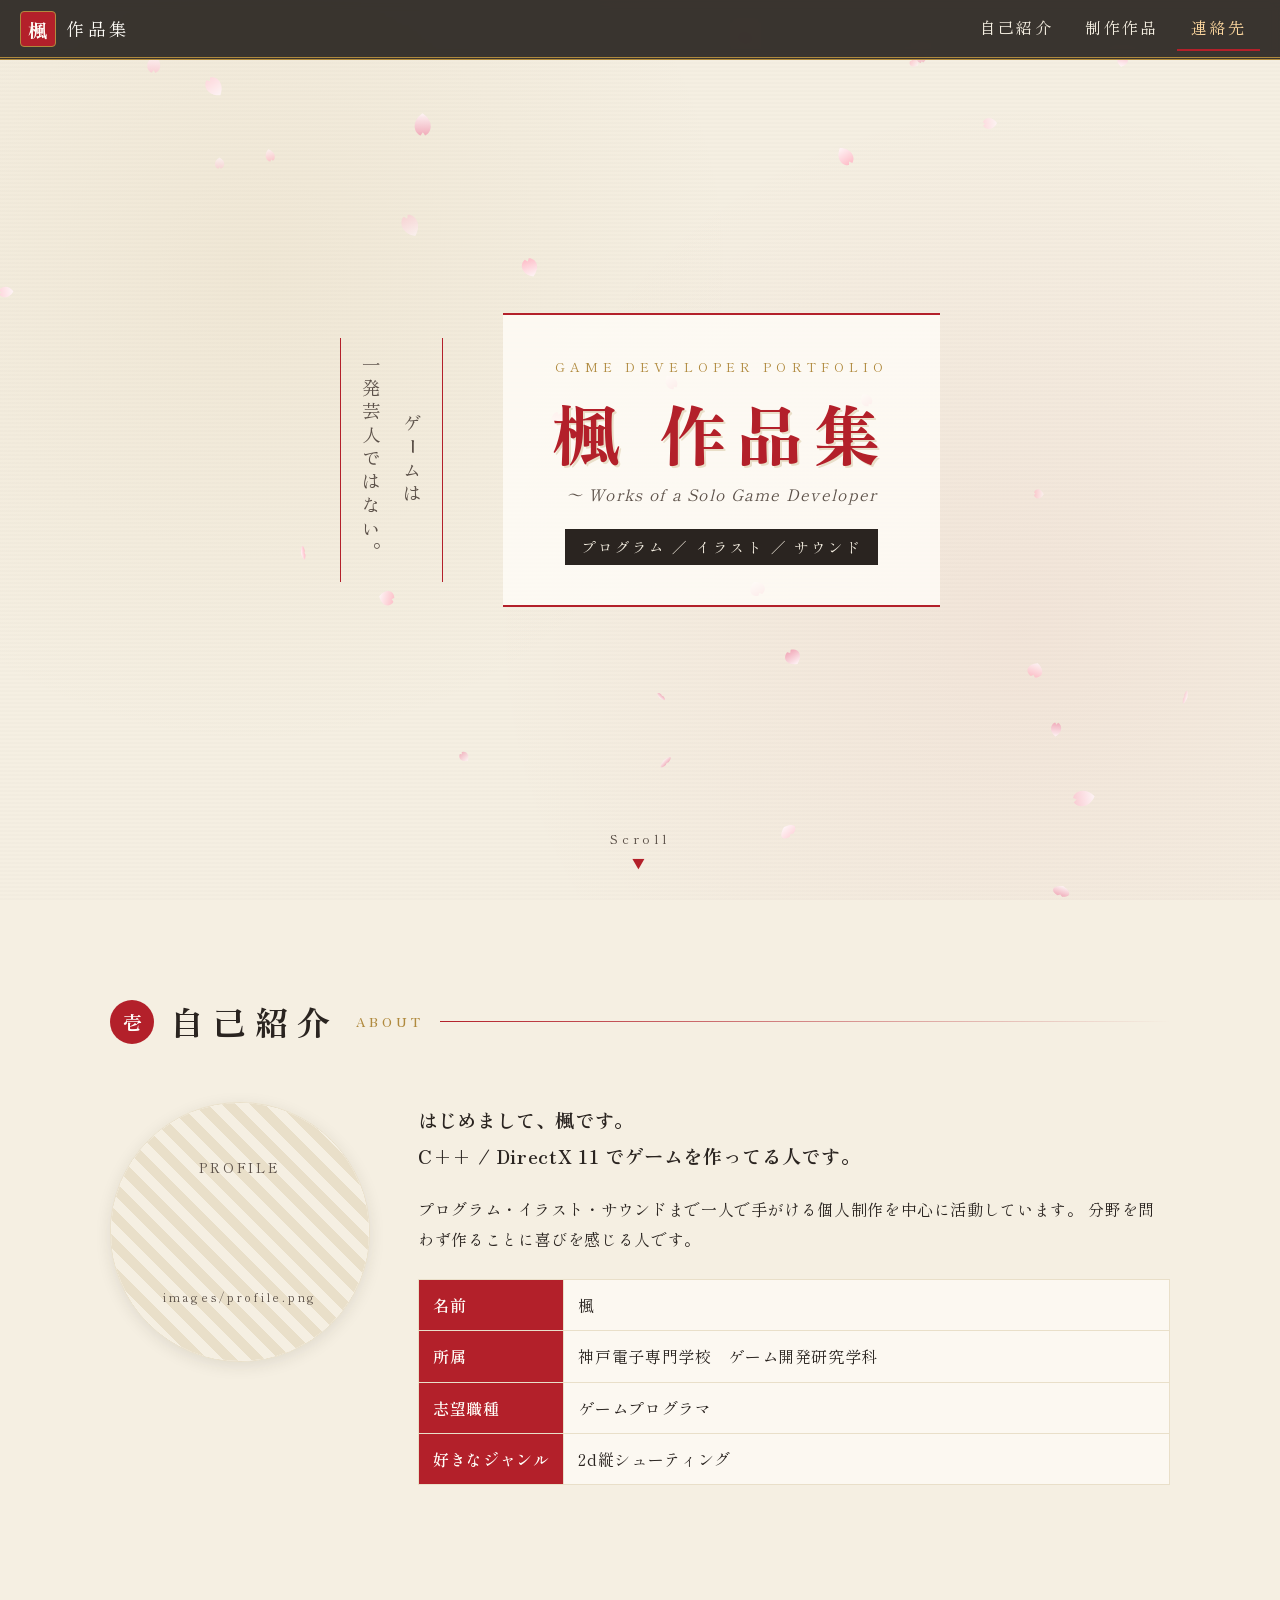
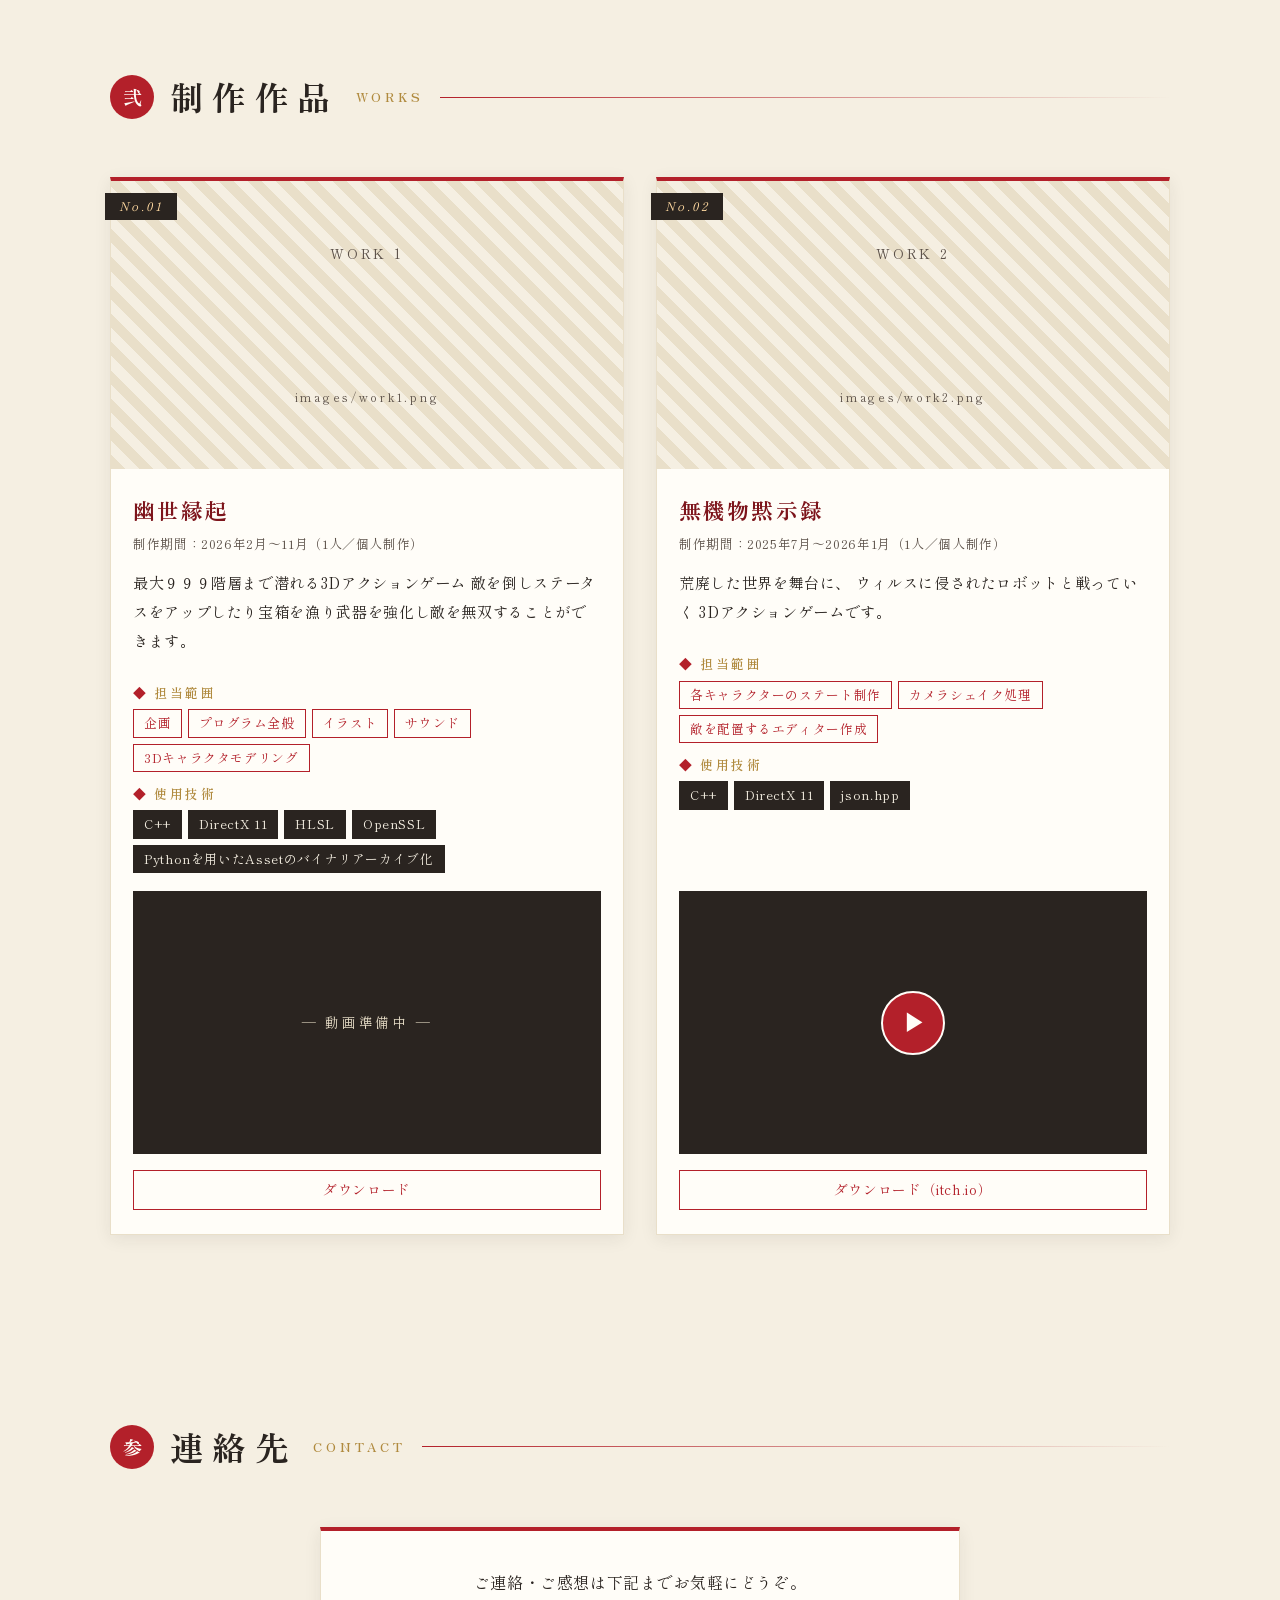
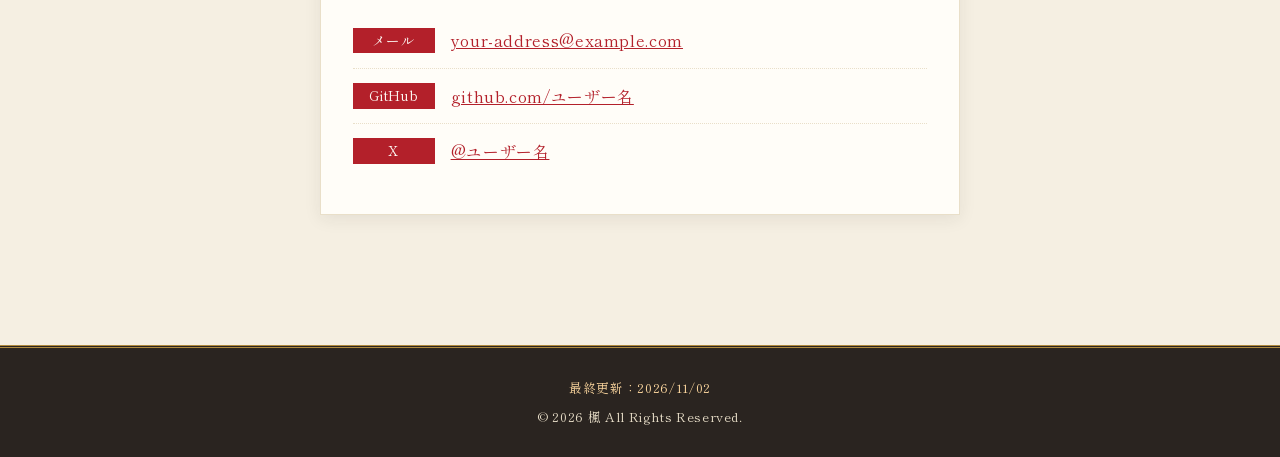
==== index.html @ bc1e19a0 "初回コミット" ====
<!DOCTYPE html>
<html lang="ja">
<head>
  <meta charset="UTF-8">
  <meta name="viewport" content="width=device-width, initial-scale=1.0">
  <title>楓 作品集 ～ Game Developer Portfolio</title>
  <meta name="description" content="ゲーム業界志望・楓のポートフォリオサイトです。">

  <!-- フォント（明朝体） -->
  <link rel="preconnect" href="https://fonts.googleapis.com">
  <link rel="preconnect" href="https://fonts.gstatic.com" crossorigin>
  <link href="https://fonts.googleapis.com/css2?family=Shippori+Mincho:wght@400;600;800&family=Zen+Old+Mincho:wght@400;700;900&display=swap" rel="stylesheet">

  <link rel="stylesheet" href="style.css">
</head>
<body>

  <!-- 背景の桜吹雪アニメーション（script.js で描画） -->
  <canvas id="sakura" aria-hidden="true"></canvas>

  <!-- ===================== ヘッダー ===================== -->
  <header class="site-header">
    <a href="#top" class="logo">
      <span class="logo-mark">楓</span>
      <span class="logo-text">作品集</span>
    </a>

    <button class="nav-toggle" aria-label="メニューを開く" aria-expanded="false" aria-controls="global-nav">
      <span></span><span></span><span></span>
    </button>

    <nav id="global-nav" class="global-nav">
      <ul>
        <li><a href="#about">自己紹介</a></li>
        <li><a href="#works">制作作品</a></li>
        <li><a href="#contact">連絡先</a></li>
      </ul>
    </nav>
  </header>

  <main id="top">

    <!-- ===================== トップ ===================== -->
    <section class="hero">
      <div class="hero-inner">
        <p class="hero-vertical">ゲームは<br>一発芸人ではない。</p>

        <div class="hero-title">
          <p class="hero-sub">Game Developer Portfolio</p>
          <h1>楓 作品集</h1>
          <p class="hero-en">～ Works of a Solo Game Developer</p>
          <p class="hero-meta">プログラム ／ イラスト ／ サウンド</p>
        </div>
      </div>

      <a href="#about" class="scroll-down">Scroll<span>▼</span></a>
    </section>

    <!-- ===================== 自己紹介 ===================== -->
    <section id="about" class="section">
      <h2 class="section-title"><span class="num">壱</span>自己紹介<small>About</small></h2>

      <div class="about reveal">
        <figure class="about-photo">
          <!-- 画像は images/profile.png に置いてください -->
          <img src="images/profile.png" alt="楓のプロフィール画像" data-fallback="PROFILE">
        </figure>

        <div class="about-body">
          <p class="about-lead">
            はじめまして、楓です。<br>
            C++ / DirectX 11 でゲームを作ってる人です。
          </p>
          <p>
            プログラム・イラスト・サウンドまで一人で手がける個人制作を中心に活動しています。
            分野を問わず作ることに喜びを感じる人です。
          </p>

          <table class="profile-table">
            <tr><th>名前</th><td>楓</td></tr>
            <tr><th>所属</th><td>神戸電子専門学校　ゲーム開発研究学科</td></tr>
            <tr><th>志望職種</th><td>ゲームプログラマ</td></tr>
            <tr><th>好きなジャンル</th><td>2d縦シューティング</td></tr>
          </table>
        </div>
      </div>
    </section>

    <!-- ===================== 制作作品 ===================== -->
    <section id="works" class="section">
      <h2 class="section-title"><span class="num">弐</span>制作作品<small>Works</small></h2>

      <div class="works-grid">

        <!-- ▼ 作品1 ▼ ここをコピーすれば作品を増やせます -->
        <article class="work-card reveal">
          <div class="work-stage">No.01</div>
          <figure class="work-thumb">
            <img src="images/work1.png" alt="作品1のスクリーンショット" data-fallback="WORK 1">
          </figure>

          <div class="work-body">
            <h3 class="work-title">幽世縁起</h3>
            <p class="work-period">制作期間：2026年2月〜11月（1人／個人制作）</p>

            <p class="work-desc">
              最大９９９階層まで潜れる3Dアクションゲーム
              敵を倒しステータスをアップしたり宝箱を漁り武器を強化し敵を無双することができます。
            </p>

            <dl class="work-info">
              <dt>担当範囲</dt>
              <dd>
                <ul class="tags">
                  <li>企画</li>
                  <li>プログラム全般</li>
                  <li>イラスト</li>
                  <li>サウンド</li>
                  <li>3Dキャラクタモデリング</li>
                </ul>
              </dd>

              <dt>使用技術</dt>
              <dd>
                <ul class="tags tags-tech">
                  <li>C++</li>
                  <li>DirectX 11</li>
                  <li>HLSL</li>
                  <li>OpenSSL</li>
                  <li>Pythonを用いたAssetのバイナリアーカイブ化</li>
                </ul>
              </dd>
            </dl>

            <!-- YouTube：data-youtube に動画ID（watch?v= の後ろの文字列）を入れる -->
            <div class="work-video" data-youtube=""></div>

            <div class="work-links">
              <!-- 不要なら消してOK -->
              
              <a href="#" target="_blank" rel="noopener">ダウンロード</a>
            </div>
          </div>
        </article>
        <!-- ▲ 作品1 ここまで ▲ -->

        <!-- 作品2 -->
        <article class="work-card reveal">
          <div class="work-stage">No.02</div>
          <figure class="work-thumb">
            <img src="images/work2.png" alt="作品2のスクリーンショット" data-fallback="WORK 2">
          </figure>

          <div class="work-body">
            <h3 class="work-title">無機物黙示録</h3>
            <p class="work-period">制作期間：2025年7月〜2026年1月（1人／個人制作）</p>

            <p class="work-desc">
              荒廃した世界を舞台に、
              ウィルスに侵されたロボットと戦っていく
              3Dアクションゲームです。
            </p>

            <dl class="work-info">
              <dt>担当範囲</dt>
              <dd>
                <ul class="tags">
                  <li>各キャラクターのステート制作</li>
                  <li>カメラシェイク処理</li>
                  <li>敵を配置するエディター作成</li>
                </ul>
              </dd>

              <dt>使用技術</dt>
              <dd>
                <ul class="tags tags-tech">
                  <li>C++</li>
                  <li>DirectX 11</li>
                  <li>json.hpp</li>
                </ul>
              </dd>
            </dl>

            <div class="work-video" data-youtube="https://youtu.be/xU9NfQuDgGc?si=A00A_Vi-8QuYt19k"></div>

           <div class="work-links">
              <a class="work-download" href="https://kobedenshigame.itch.io/inorganics"
                 target="_blank" rel="noopener noreferrer">
                ダウンロード（itch.io）
              </a>
            </div>
          </div>
        </article>

      

      </div>
    </section>

    <!-- ===================== 連絡先 ===================== -->
    <section id="contact" class="section">
      <h2 class="section-title"><span class="num">参</span>連絡先<small>Contact</small></h2>

      <div class="contact reveal">
        <p class="contact-lead">ご連絡・ご感想は下記までお気軽にどうぞ。</p>

        <ul class="contact-list">
          <li>
            <span class="contact-label">メール</span>
            <a href="mailto:your-address@example.com">your-address@example.com</a>
          </li>
          <li>
            <span class="contact-label">GitHub</span>
            <a href="https://github.com/" target="_blank" rel="noopener">github.com/ユーザー名</a>
          </li>
          <li>
            <span class="contact-label">X</span>
            <a href="https://x.com/" target="_blank" rel="noopener">@ユーザー名</a>
          </li>
        </ul>
      </div>
    </section>

  </main>

  <!-- ===================== フッター ===================== -->
  <footer class="site-footer">
    <p class="footer-update">最終更新：<span id="last-updated">2026/11/02</span></p>
    <p>&copy; <span id="year"></span> 楓 All Rights Reserved.</p>
  </footer>

  <a href="#top" class="to-top" aria-label="ページ上部へ">▲</a>

  <script src="script.js"></script>
</body>
</html>
---- style.css ----
@charset "UTF-8";

/* =========================================================
   色・フォントの設定（ここを変えると全体の雰囲気が変わります）
   ========================================================= */
:root {
  --red:        #b3202a;   /* 紅 */
  --red-dark:   #7d141b;
  --paper:      #f5efe2;   /* 和紙 */
  --paper-dark: #e9dfc9;
  --ink:        #2a2420;   /* 墨 */
  --ink-soft:   #5b5048;
  --gold:       #b08a3e;   /* 金 */
  --white:      #fffdf8;

  --font-title: "Zen Old Mincho", "Shippori Mincho", "Yu Mincho", "游明朝", serif;
  --font-body:  "Shippori Mincho", "Yu Mincho", "游明朝", serif;

  --max-width: 1100px;
  --header-h: 60px;
}

/* =========================================================
   リセット・基本
   ========================================================= */
*, *::before, *::after { box-sizing: border-box; }

html {
  scroll-behavior: smooth;
  scroll-padding-top: var(--header-h);
}

body {
  margin: 0;
  font-family: var(--font-body);
  color: var(--ink);
  line-height: 1.9;
  letter-spacing: 0.04em;
  background-color: var(--paper);
  /* 和紙っぽいムラ */
  background-image:
    radial-gradient(circle at 20% 30%, rgba(176, 138, 62, 0.08) 0, transparent 40%),
    radial-gradient(circle at 80% 70%, rgba(179, 32, 42, 0.05) 0, transparent 45%),
    repeating-linear-gradient(0deg, rgba(0,0,0,0.012) 0 2px, transparent 2px 4px);
  background-attachment: fixed;
  -webkit-text-size-adjust: 100%;
}

img { max-width: 100%; display: block; }

a { color: var(--red); }
a:hover { color: var(--red-dark); }

ul { margin: 0; padding: 0; list-style: none; }

#sakura {
  position: fixed;
  inset: 0;
  width: 100%;
  height: 100%;
  z-index: -1;
  pointer-events: none;
}

/* =========================================================
   ヘッダー
   ========================================================= */
.site-header {
  position: fixed;
  top: 0; left: 0; right: 0;
  z-index: 100;
  height: var(--header-h);
  display: flex;
  align-items: center;
  justify-content: space-between;
  padding: 0 20px;
  background: rgba(42, 36, 32, 0.92);
  border-bottom: 3px double var(--gold);
  backdrop-filter: blur(4px);
}

.logo {
  display: flex;
  align-items: center;
  gap: 10px;
  text-decoration: none;
  color: var(--white);
  font-family: var(--font-title);
}

.logo-mark {
  display: grid;
  place-items: center;
  width: 36px; height: 36px;
  background: var(--red);
  color: var(--white);
  font-weight: 900;
  font-size: 1.2rem;
  border: 1px solid var(--gold);
  border-radius: 4px;
}

.logo-text { font-size: 1.1rem; letter-spacing: 0.2em; }
.logo:hover { color: var(--white); }

.global-nav ul { display: flex; gap: 4px; }

.global-nav a {
  display: block;
  padding: 6px 14px;
  color: var(--paper);
  text-decoration: none;
  font-family: var(--font-title);
  letter-spacing: 0.15em;
  border-bottom: 2px solid transparent;
  transition: color 0.2s, border-color 0.2s;
}

.global-nav a:hover,
.global-nav a.is-current {
  color: #ffd9a0;
  border-bottom-color: var(--red);
}

/* ハンバーガー（スマホのみ表示） */
.nav-toggle {
  display: none;
  width: 40px; height: 40px;
  padding: 8px;
  background: none;
  border: 1px solid var(--gold);
  border-radius: 4px;
  cursor: pointer;
}

.nav-toggle span {
  display: block;
  height: 2px;
  margin: 5px 0;
  background: var(--paper);
  transition: transform 0.3s, opacity 0.3s;
}

.nav-toggle[aria-expanded="true"] span:nth-child(1) { transform: translateY(7px) rotate(45deg); }
.nav-toggle[aria-expanded="true"] span:nth-child(2) { opacity: 0; }
.nav-toggle[aria-expanded="true"] span:nth-child(3) { transform: translateY(-7px) rotate(-45deg); }

/* =========================================================
   トップ（ヒーロー）
   ========================================================= */
.hero {
  position: relative;
  min-height: 100vh;
  min-height: 100svh;
  display: flex;
  flex-direction: column;
  align-items: center;
  justify-content: center;
  padding: calc(var(--header-h) + 40px) 20px 80px;
  text-align: center;
}

.hero-inner {
  display: flex;
  align-items: center;
  gap: 60px;
}

.hero-vertical {
  writing-mode: vertical-rl;
  font-family: var(--font-title);
  font-size: 1.15rem;
  line-height: 2.2;
  letter-spacing: 0.3em;
  color: var(--ink-soft);
  margin: 0;
  padding: 16px 10px;
  border-right: 1px solid var(--red);
  border-left: 1px solid var(--red);
}

.hero-title {
  position: relative;
  padding: 40px 50px;
  background: rgba(255, 253, 248, 0.8);
  border-top: 2px solid var(--red);
  border-bottom: 2px solid var(--red);
}

.hero-sub {
  margin: 0;
  font-size: 0.8rem;
  letter-spacing: 0.4em;
  color: var(--gold);
  text-transform: uppercase;
}

.hero h1 {
  margin: 8px 0 4px;
  font-family: var(--font-title);
  font-weight: 900;
  font-size: clamp(2.4rem, 7vw, 4.2rem);
  letter-spacing: 0.15em;
  line-height: 1.3;
  color: var(--red);
  text-shadow: 2px 2px 0 var(--paper-dark);
}

.hero-en {
  margin: 0;
  font-style: italic;
  color: var(--ink-soft);
  letter-spacing: 0.08em;
}

.hero-meta {
  display: inline-block;
  margin: 20px 0 0;
  padding: 4px 16px;
  font-size: 0.9rem;
  background: var(--ink);
  color: var(--paper);
  letter-spacing: 0.2em;
}

.scroll-down {
  position: absolute;
  bottom: 24px;
  left: 50%;
  transform: translateX(-50%);
  font-size: 0.8rem;
  letter-spacing: 0.3em;
  color: var(--ink-soft);
  text-decoration: none;
  text-align: center;
}

.scroll-down span {
  display: block;
  color: var(--red);
  animation: bob 1.6s ease-in-out infinite;
}

@keyframes bob {
  0%, 100% { transform: translateY(0); }
  50%      { transform: translateY(6px); }
}

/* =========================================================
   セクション共通
   ========================================================= */
.section {
  max-width: var(--max-width);
  margin: 0 auto;
  padding: 90px 20px;
}

.section-title {
  display: flex;
  align-items: center;
  gap: 16px;
  margin: 0 0 48px;
  font-family: var(--font-title);
  font-weight: 700;
  font-size: clamp(1.6rem, 4vw, 2.1rem);
  letter-spacing: 0.25em;
}

/* 見出しの番号 */
.section-title .num {
  display: grid;
  place-items: center;
  flex-shrink: 0;
  width: 44px;
  height: 44px;
  background: var(--red);
  color: var(--white);
  font-size: 1.2rem;
  border-radius: 50%;
  letter-spacing: 0;
}

.section-title small {
  font-size: 0.8rem;
  letter-spacing: 0.3em;
  color: var(--gold);
  text-transform: uppercase;
}

.section-title::after {
  content: "";
  flex: 1;
  height: 1px;
  background: linear-gradient(to right, var(--red), transparent);
}

/* スクロールでふわっと表示 */
.reveal {
  opacity: 0;
  transform: translateY(24px);
  transition: opacity 0.7s ease, transform 0.7s ease;
}
.reveal.is-visible {
  opacity: 1;
  transform: none;
}

/* 画像が無い時の代わり表示（script.js で付与） */
.img-placeholder {
  display: grid;
  place-items: center;
  width: 100%;
  height: 100%;
  min-height: 160px;
  background:
    repeating-linear-gradient(45deg, var(--paper-dark) 0 10px, var(--paper) 10px 20px);
  color: var(--ink-soft);
  font-size: 0.85rem;
  letter-spacing: 0.2em;
  text-align: center;
}

/* =========================================================
   自己紹介
   ========================================================= */
.about {
  display: grid;
  grid-template-columns: 260px 1fr;
  gap: 48px;
  align-items: start;
}

.about-photo {
  margin: 0;
  aspect-ratio: 1 / 1;
  overflow: hidden;
  border: 1px solid var(--paper-dark);
  border-radius: 50%;
  box-shadow: 0 4px 16px rgba(42, 36, 32, 0.1);
  background: var(--white);
}

.about-photo img {
  width: 100%;
  height: 100%;
  object-fit: cover;
}

.about-lead {
  margin-top: 0;
  font-family: var(--font-title);
  font-size: 1.2rem;
  font-weight: 700;
}

.profile-table {
  width: 100%;
  margin-top: 24px;
  border-collapse: collapse;
  background: rgba(255, 253, 248, 0.7);
}

.profile-table th,
.profile-table td {
  padding: 10px 14px;
  border: 1px solid var(--paper-dark);
  text-align: left;
  vertical-align: top;
}

.profile-table th {
  width: 9em;
  background: var(--red);
  color: var(--white);
  font-weight: 600;
  white-space: nowrap;
}

/* =========================================================
   制作作品
   ========================================================= */
.works-grid {
  display: grid;
  grid-template-columns: repeat(auto-fit, minmax(300px, 1fr));
  gap: 32px;
}

.work-card {
  position: relative;
  display: flex;
  flex-direction: column;
  background: var(--white);
  border: 1px solid var(--paper-dark);
  border-top: 4px solid var(--red);
  box-shadow: 0 4px 16px rgba(42, 36, 32, 0.08);
  transition: transform 0.25s, box-shadow 0.25s;
}

.work-card:hover {
  transform: translateY(-4px);
  box-shadow: 0 10px 26px rgba(42, 36, 32, 0.16);
}

.work-stage {
  position: absolute;
  top: 12px;
  left: -6px;
  z-index: 2;
  padding: 2px 14px;
  background: var(--ink);
  color: #ffd9a0;
  font-size: 0.75rem;
  letter-spacing: 0.2em;
  font-style: italic;
}

.work-thumb {
  margin: 0;
  aspect-ratio: 16 / 9;
  overflow: hidden;
  background: var(--paper);
}

.work-thumb img {
  width: 100%;
  height: 100%;
  object-fit: cover;
  transition: transform 0.4s;
}

.work-card:hover .work-thumb img { transform: scale(1.04); }

.work-body {
  display: flex;
  flex-direction: column;
  flex: 1;
  padding: 20px 22px 24px;
}

.work-title {
  margin: 0;
  font-family: var(--font-title);
  font-size: 1.35rem;
  letter-spacing: 0.1em;
  color: var(--red-dark);
}

.work-period {
  margin: 2px 0 12px;
  font-size: 0.8rem;
  color: var(--ink-soft);
}

.work-desc {
  margin: 0 0 16px;
  font-size: 0.95rem;
}

.work-info {
  margin: 0 0 18px;
}

.work-info dt {
  margin-top: 10px;
  font-size: 0.8rem;
  font-weight: 600;
  color: var(--gold);
  letter-spacing: 0.2em;
}

.work-info dt::before { content: "◆ "; color: var(--red); }

.work-info dd { margin: 4px 0 0; }

.tags {
  display: flex;
  flex-wrap: wrap;
  gap: 6px;
}

.tags li {
  padding: 1px 10px;
  font-size: 0.8rem;
  border: 1px solid var(--red);
  color: var(--red);
  background: var(--white);
}

.tags-tech li {
  border-color: var(--ink);
  background: var(--ink);
  color: var(--paper);
}

/* YouTube 埋め込み */
.work-video {
  position: relative;
  aspect-ratio: 16 / 9;
  margin-top: auto;
  background: var(--ink);
  overflow: hidden;
}

.work-video iframe {
  position: absolute;
  inset: 0;
  width: 100%;
  height: 100%;
  border: 0;
}

.work-video .video-empty {
  display: grid;
  place-items: center;
  height: 100%;
  color: var(--paper-dark);
  font-size: 0.85rem;
  letter-spacing: 0.2em;
}

/* クリックで読み込むサムネイル */
.video-poster {
  position: absolute;
  inset: 0;
  width: 100%;
  height: 100%;
  padding: 0;
  border: 0;
  cursor: pointer;
  background: var(--ink) center / cover no-repeat;
}

.video-poster::after {
  content: "▶";
  position: absolute;
  top: 50%; left: 50%;
  transform: translate(-50%, -50%);
  display: grid;
  place-items: center;
  width: 64px; height: 64px;
  padding-left: 4px;
  font-size: 1.5rem;
  color: var(--white);
  background: var(--red);
  border: 2px solid var(--white);
  border-radius: 50%;
  transition: transform 0.2s;
}

.video-poster:hover::after { transform: translate(-50%, -50%) scale(1.1); }

.work-links {
  display: flex;
  flex-wrap: wrap;
  gap: 10px;
  margin-top: 16px;
}

.work-links a {
  flex: 1;
  min-width: 100px;
  padding: 6px 12px;
  text-align: center;
  text-decoration: none;
  font-size: 0.85rem;
  border: 1px solid var(--red);
  color: var(--red);
  transition: background 0.2s, color 0.2s;
}

.work-links a:hover {
  background: var(--red);
  color: var(--white);
}

/* =========================================================
   連絡先
   ========================================================= */
.contact {
  max-width: 640px;
  margin: 0 auto;
  padding: 36px 32px;
  background: var(--white);
  border: 1px solid var(--paper-dark);
  border-top: 4px solid var(--red);
  box-shadow: 0 4px 16px rgba(42, 36, 32, 0.08);
  text-align: center;
}

.contact-lead { margin-top: 0; }

.contact-list { text-align: left; }

.contact-list li {
  display: flex;
  flex-wrap: wrap;
  align-items: center;
  gap: 8px 16px;
  padding: 12px 0;
  border-bottom: 1px dotted var(--paper-dark);
}

.contact-list li:last-child { border-bottom: 0; }

.contact-label {
  min-width: 6em;
  padding: 0 10px;
  font-size: 0.85rem;
  background: var(--red);
  color: var(--white);
  text-align: center;
}

.contact-list a { word-break: break-all; }

/* =========================================================
   フッター
   ========================================================= */
.site-footer {
  margin-top: 40px;
  padding: 28px 20px;
  background: var(--ink);
  color: var(--paper-dark);
  text-align: center;
  font-size: 0.8rem;
  border-top: 3px double var(--gold);
}

.site-footer p { margin: 0; }
.footer-update { margin-bottom: 4px !important; color: #ffd9a0; }

.to-top {
  position: fixed;
  right: 18px;
  bottom: 18px;
  z-index: 90;
  display: grid;
  place-items: center;
  width: 44px; height: 44px;
  background: var(--red);
  color: var(--white);
  text-decoration: none;
  border: 2px solid var(--white);
  border-radius: 50%;
  box-shadow: 0 2px 8px rgba(0,0,0,0.25);
  opacity: 0;
  pointer-events: none;
  transition: opacity 0.3s;
}

.to-top.is-show { opacity: 1; pointer-events: auto; }
.to-top:hover { color: var(--white); background: var(--red-dark); }

/* =========================================================
   レスポンシブ（タブレット・スマホ）
   ========================================================= */
@media (max-width: 768px) {

  .nav-toggle { display: block; }

  .global-nav {
    position: fixed;
    top: var(--header-h);
    left: 0; right: 0;
    background: rgba(42, 36, 32, 0.97);
    border-bottom: 3px double var(--gold);
    transform: translateY(-120%);
    visibility: hidden;
    transition: transform 0.3s, visibility 0.3s;
  }

  .global-nav.is-open {
    transform: none;
    visibility: visible;
  }

  .global-nav ul { flex-direction: column; padding: 8px 0; }
  .global-nav a  { padding: 14px 24px; border-bottom: 1px solid rgba(255,255,255,0.08); }

  .hero-inner {
    flex-direction: column-reverse;
    gap: 32px;
  }

  .hero-vertical {
    writing-mode: horizontal-tb;
    border: 0;
    border-top: 1px solid var(--red);
    border-bottom: 1px solid var(--red);
    padding: 8px 16px;
    font-size: 1rem;
    line-height: 1.8;
    letter-spacing: 0.2em;
  }

  .hero-title { padding: 28px 22px; }
  .hero-meta  { font-size: 0.8rem; letter-spacing: 0.08em; padding: 4px 10px; }

  .section { padding: 64px 16px; }

  .section-title { gap: 12px; margin-bottom: 32px; letter-spacing: 0.15em; }
  .section-title small { display: none; }
  .section-title .num { width: 36px; height: 36px; font-size: 1rem; }

  .about {
    grid-template-columns: 1fr;
    gap: 32px;
  }

  .about-photo { width: 200px; margin: 0 auto; }

  .profile-table th { width: 6.5em; padding: 8px 10px; }
  .profile-table td { padding: 8px 10px; }

  .works-grid { grid-template-columns: 1fr; gap: 28px; }

  .contact { padding: 28px 18px; }
}

@media (max-width: 400px) {
  .profile-table, .profile-table tbody, .profile-table tr,
  .profile-table th, .profile-table td { display: block; width: 100%; }
  .profile-table th { border-bottom: 0; }
}

/* アニメーションを減らす設定の人向け */
@media (prefers-reduced-motion: reduce) {
  html { scroll-behavior: auto; }
  .reveal { opacity: 1; transform: none; transition: none; }
  .scroll-down span { animation: none; }
}
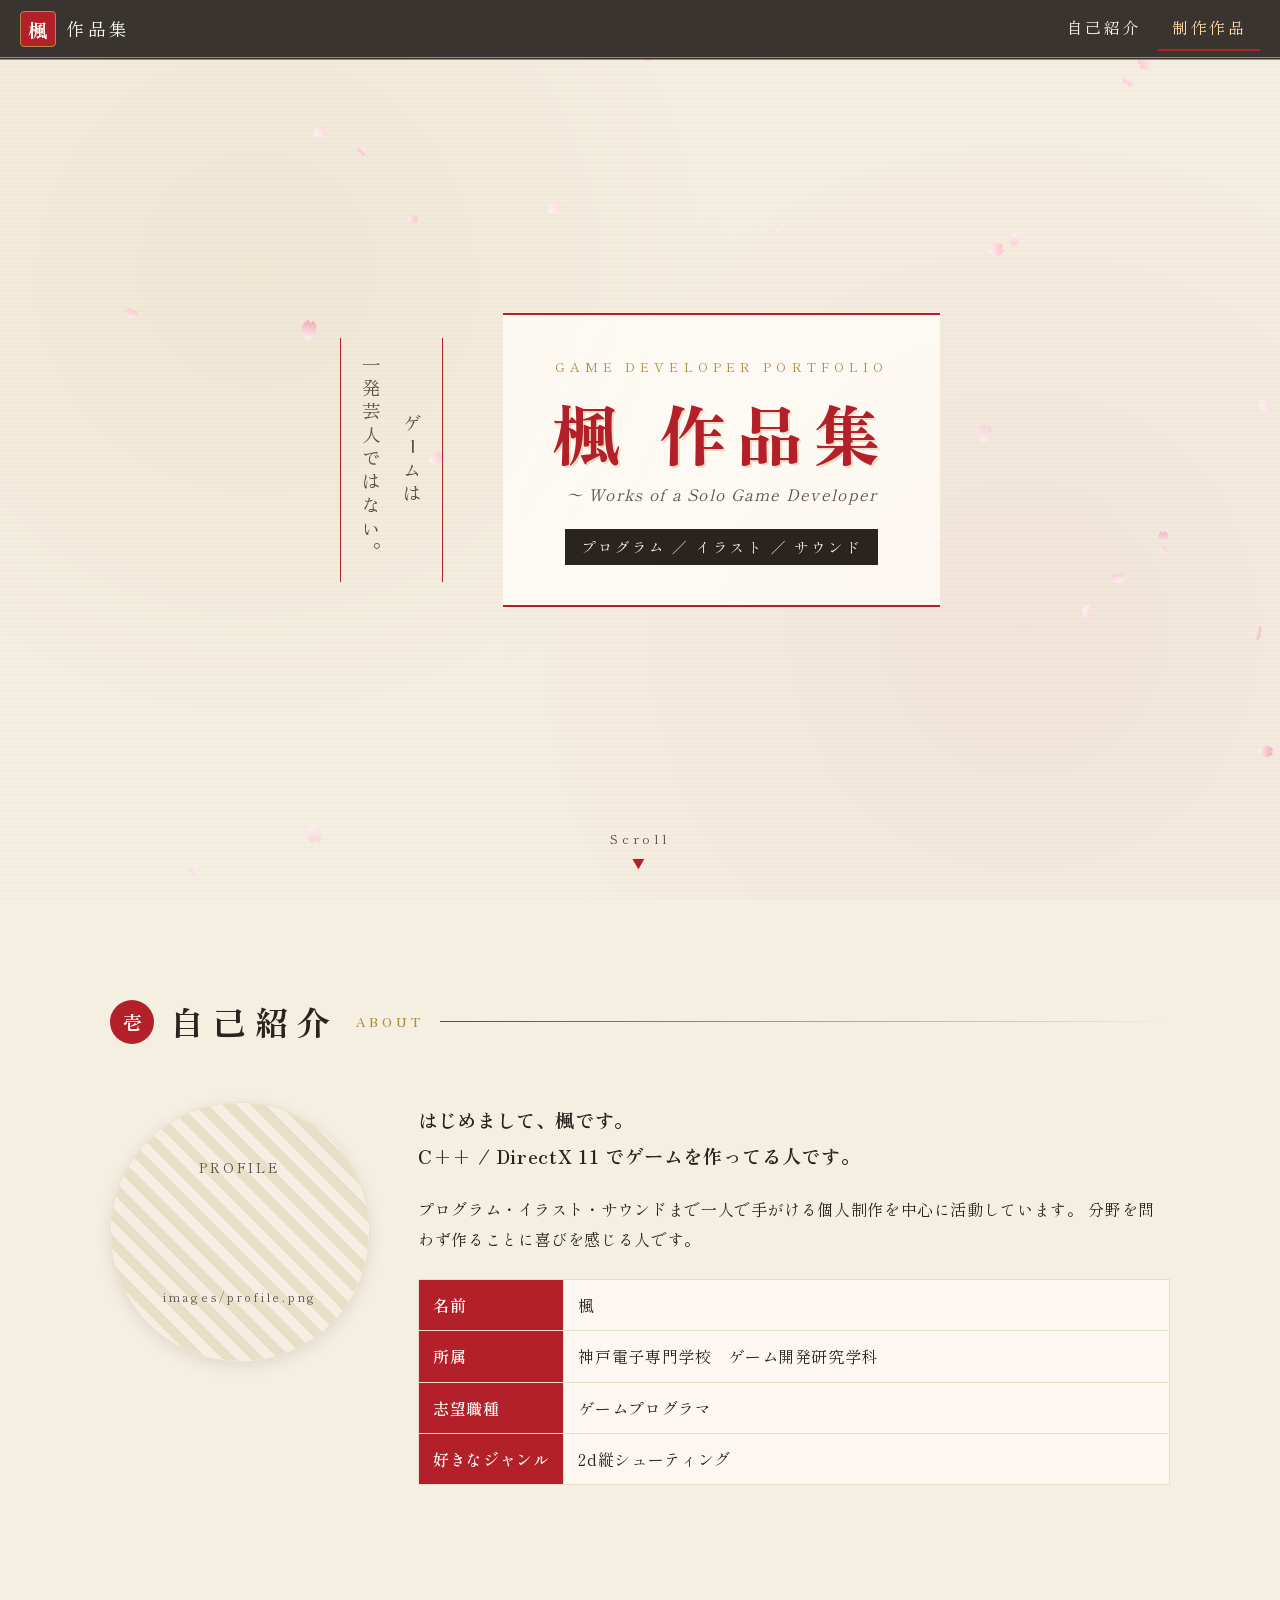
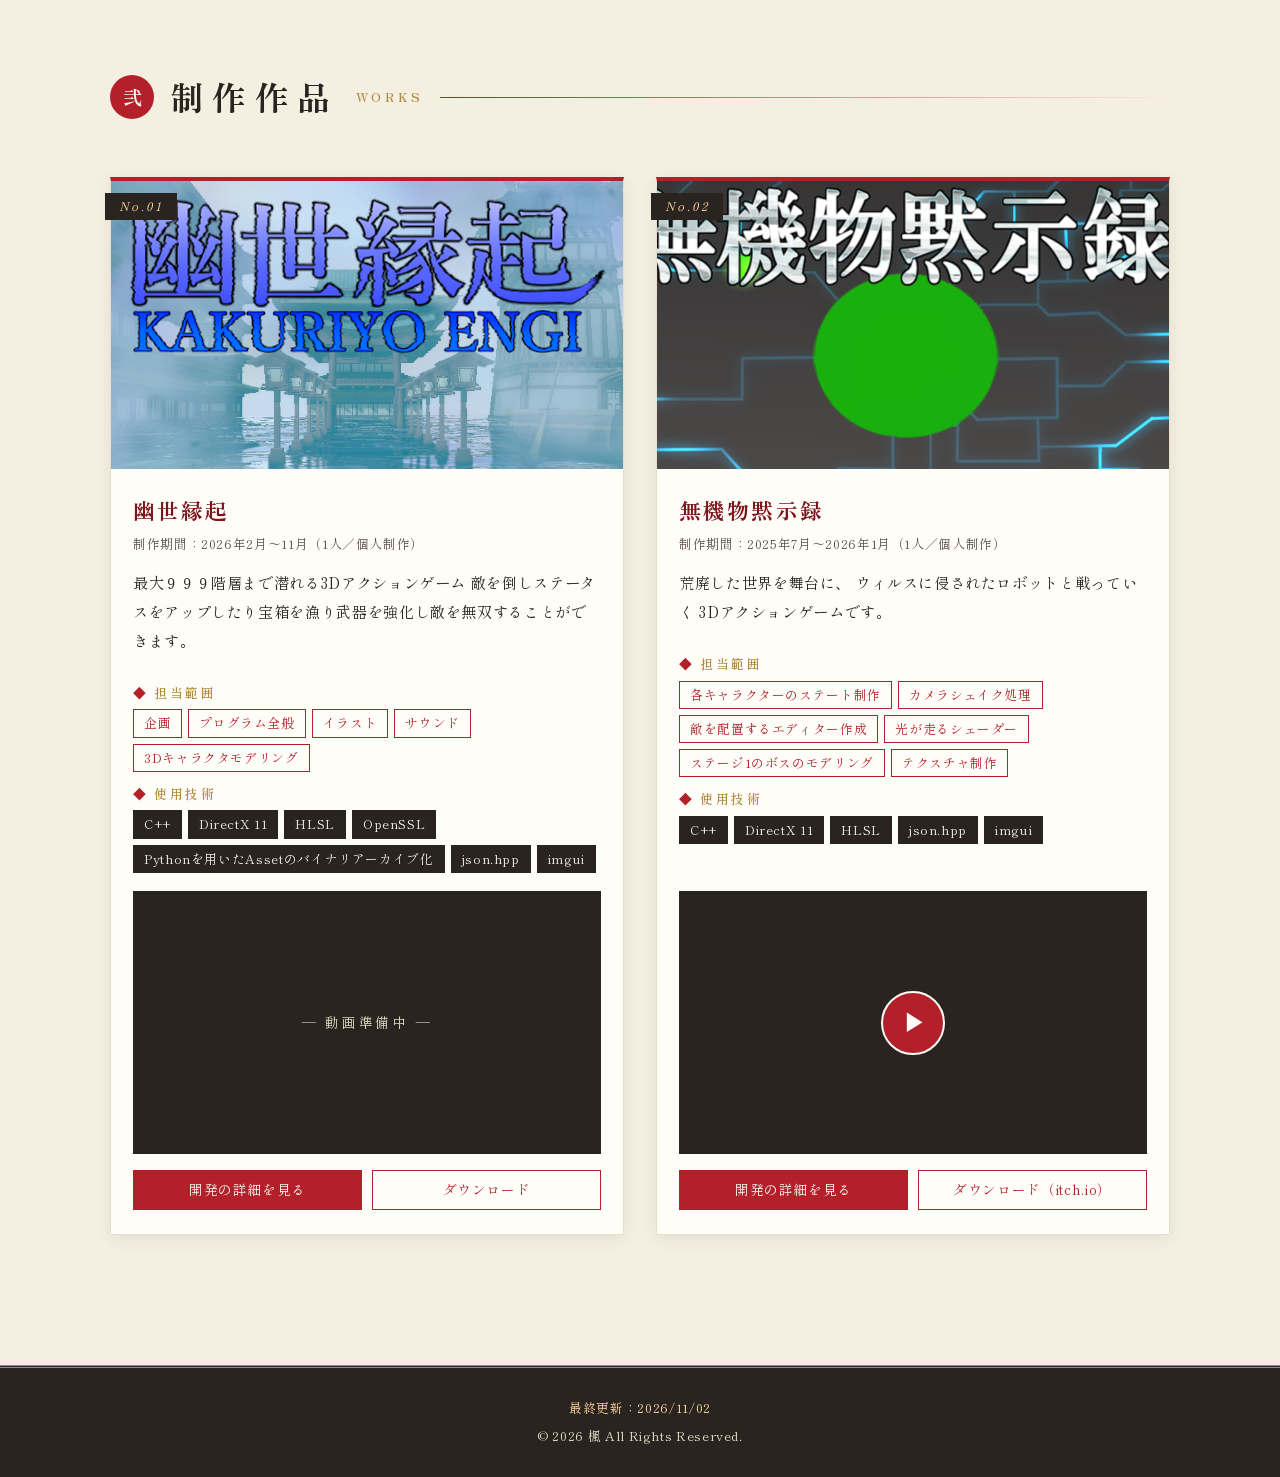
==== commit 5cadcb5b: "Portfolio" ====
--- a/index.html
+++ b/index.html
@@ -33,7 +33,7 @@
       <ul>
         <li><a href="#about">自己紹介</a></li>
         <li><a href="#works">制作作品</a></li>
-        <li><a href="#contact">連絡先</a></li>
+        <!-- <li><a href="#contact">連絡先</a></li> -->
       </ul>
     </nav>
   </header>
@@ -96,7 +96,7 @@
         <article class="work-card reveal">
           <div class="work-stage">No.01</div>
           <figure class="work-thumb">
-            <img src="images/work1.png" alt="作品1のスクリーンショット" data-fallback="WORK 1">
+            <img src="images/kakuriyo01.png" alt="作品1のスクリーンショット" data-fallback="WORK 1">
           </figure>
 
           <div class="work-body">
@@ -128,6 +128,8 @@
                   <li>HLSL</li>
                   <li>OpenSSL</li>
                   <li>Pythonを用いたAssetのバイナリアーカイブ化</li>
+                  <li>json.hpp</li>
+                  <li>imgui</li>
                 </ul>
               </dd>
             </dl>
@@ -136,8 +138,8 @@
             <div class="work-video" data-youtube=""></div>
 
             <div class="work-links">
-              <!-- 不要なら消してOK -->
-              
+              <!-- 詳細ページへのリンク -->
+              <a class="work-detail" href="work-kakuriyo.html">開発の詳細を見る</a>
               <a href="#" target="_blank" rel="noopener">ダウンロード</a>
             </div>
           </div>
@@ -148,7 +150,7 @@
         <article class="work-card reveal">
           <div class="work-stage">No.02</div>
           <figure class="work-thumb">
-            <img src="images/work2.png" alt="作品2のスクリーンショット" data-fallback="WORK 2">
+            <img src="images/mukibut01.png" alt="作品2のスクリーンショット" data-fallback="WORK 2">
           </figure>
 
           <div class="work-body">
@@ -168,6 +170,9 @@
                   <li>各キャラクターのステート制作</li>
                   <li>カメラシェイク処理</li>
                   <li>敵を配置するエディター作成</li>
+                  <li>光が走るシェーダー</li>
+                  <li>ステージ1のボスのモデリング</li>
+                  <li>テクスチャ制作</li>
                 </ul>
               </dd>
 
@@ -176,14 +181,17 @@
                 <ul class="tags tags-tech">
                   <li>C++</li>
                   <li>DirectX 11</li>
+                  <li>HLSL</li>
                   <li>json.hpp</li>
+                  <li>imgui</li>
                 </ul>
               </dd>
             </dl>
 
             <div class="work-video" data-youtube="https://youtu.be/xU9NfQuDgGc?si=A00A_Vi-8QuYt19k"></div>
 
-           <div class="work-links">
+            <div class="work-links">
+              <a class="work-detail" href="work-mukibutsu.html">開発の詳細を見る</a>
               <a class="work-download" href="https://kobedenshigame.itch.io/inorganics"
                  target="_blank" rel="noopener noreferrer">
                 ダウンロード（itch.io）
@@ -198,7 +206,7 @@
     </section>
 
     <!-- ===================== 連絡先 ===================== -->
-    <section id="contact" class="section">
+    <!-- <section id="contact" class="section">
       <h2 class="section-title"><span class="num">参</span>連絡先<small>Contact</small></h2>
 
       <div class="contact reveal">
@@ -219,7 +227,7 @@
           </li>
         </ul>
       </div>
-    </section>
+    </section> -->
 
   </main>
 
--- a/style.css
+++ b/style.css
@@ -723,6 +723,382 @@
   .profile-table th { border-bottom: 0; }
 }
 
+/* =========================================================
+   作品カード：詳細ページへのボタン
+   ========================================================= */
+.work-links a.work-detail {
+  background: var(--red);
+  color: var(--white);
+}
+.work-links a.work-detail:hover { background: var(--red-dark); }
+
+/* =========================================================
+   作品詳細ページ（work-○○.html）
+   ========================================================= */
+.detail-hero {
+  max-width: var(--max-width);
+  margin: 0 auto;
+  padding: calc(var(--header-h) + 32px) 20px 20px;
+}
+
+.breadcrumb {
+  margin: 0 0 20px;
+  font-size: 0.85rem;
+  color: var(--ink-soft);
+  letter-spacing: 0.1em;
+}
+
+.detail-hero-inner {
+  display: grid;
+  grid-template-columns: 1.3fr 1fr;
+  gap: 40px;
+  align-items: start;
+}
+
+.detail-visual {
+  margin: 0;
+  aspect-ratio: 16 / 9;
+  overflow: hidden;
+  background: var(--white);
+  border-top: 4px solid var(--red);
+  box-shadow: 0 6px 22px rgba(42, 36, 32, 0.14);
+}
+
+.detail-visual img { width: 100%; height: 100%; object-fit: cover; }
+
+.detail-no {
+  display: inline-block;
+  margin: 0;
+  padding: 1px 12px;
+  background: var(--ink);
+  color: #ffd9a0;
+  font-size: 0.75rem;
+  font-style: italic;
+  letter-spacing: 0.2em;
+}
+
+.detail-title {
+  margin: 8px 0 6px;
+  font-family: var(--font-title);
+  font-weight: 900;
+  font-size: clamp(2rem, 5vw, 3rem);
+  letter-spacing: 0.12em;
+  line-height: 1.3;
+  color: var(--red);
+}
+
+.detail-catch {
+  margin: 0 0 18px;
+  font-family: var(--font-title);
+  color: var(--ink-soft);
+}
+
+.detail-meta {
+  width: 100%;
+  border-collapse: collapse;
+  font-size: 0.9rem;
+  background: rgba(255, 253, 248, 0.8);
+}
+
+.detail-meta th,
+.detail-meta td {
+  padding: 7px 12px;
+  border-bottom: 1px solid var(--paper-dark);
+  text-align: left;
+  vertical-align: top;
+}
+
+.detail-meta th {
+  width: 6.5em;
+  color: var(--red-dark);
+  font-weight: 600;
+  white-space: nowrap;
+}
+
+/* ページ内目次 */
+.toc {
+  display: flex;
+  flex-wrap: wrap;
+  gap: 8px;
+  margin-top: 36px;
+  padding: 14px 0;
+  border-top: 1px solid var(--paper-dark);
+  border-bottom: 1px solid var(--paper-dark);
+}
+
+.toc a {
+  padding: 4px 14px;
+  font-size: 0.85rem;
+  text-decoration: none;
+  color: var(--ink);
+  border: 1px solid var(--paper-dark);
+  background: var(--white);
+  transition: border-color 0.2s, color 0.2s;
+}
+
+.toc a:hover { border-color: var(--red); color: var(--red); }
+
+.page-detail .section { padding-top: 70px; padding-bottom: 50px; }
+
+/* 文章ブロック */
+.prose { max-width: 780px; }
+.prose p { margin: 0 0 1em; }
+
+/* 遊びのポイント */
+.feature-list {
+  display: grid;
+  grid-template-columns: repeat(auto-fit, minmax(220px, 1fr));
+  gap: 18px;
+  margin: 28px 0 36px;
+}
+
+.feature-list li {
+  padding: 18px 20px;
+  background: var(--white);
+  border-left: 4px solid var(--red);
+  box-shadow: 0 3px 12px rgba(42, 36, 32, 0.06);
+}
+
+.feature-list h3 {
+  margin: 0 0 4px;
+  font-family: var(--font-title);
+  font-size: 1.05rem;
+  color: var(--red-dark);
+}
+
+.feature-list p { margin: 0; font-size: 0.92rem; }
+
+.detail-video { max-width: 860px; margin: 0 auto 28px; }
+
+/* ギャラリー */
+.gallery {
+  display: grid;
+  grid-template-columns: repeat(auto-fill, minmax(220px, 1fr));
+  gap: 12px;
+}
+
+.gallery img,
+.gallery .img-placeholder {
+  width: 100%;
+  aspect-ratio: 16 / 9;
+  object-fit: cover;
+  min-height: 0;
+}
+
+.gallery img {
+  cursor: zoom-in;
+  border: 1px solid var(--paper-dark);
+  transition: opacity 0.2s;
+}
+
+.gallery img:hover { opacity: 0.85; }
+
+/* 拡大表示 */
+.lightbox {
+  position: fixed;
+  inset: 0;
+  z-index: 200;
+  display: grid;
+  place-items: center;
+  padding: 20px;
+  background: rgba(20, 16, 14, 0.88);
+  cursor: zoom-out;
+}
+
+.lightbox img {
+  max-width: 100%;
+  max-height: 90vh;
+  box-shadow: 0 10px 40px rgba(0, 0, 0, 0.5);
+}
+
+/* 技術的なこだわり */
+.point {
+  display: grid;
+  grid-template-columns: 1fr 1.2fr;
+  gap: 36px;
+  align-items: center;
+  margin-bottom: 48px;
+}
+
+.point:nth-of-type(even) .point-image { order: 2; }
+
+.point-image {
+  margin: 0;
+  aspect-ratio: 16 / 10;
+  overflow: hidden;
+  background: var(--white);
+  border: 1px solid var(--paper-dark);
+}
+
+.point-image img { width: 100%; height: 100%; object-fit: cover; }
+
+.point-no {
+  margin: 0;
+  font-size: 0.75rem;
+  font-style: italic;
+  letter-spacing: 0.25em;
+  color: var(--gold);
+}
+
+.point-body h3 {
+  margin: 2px 0 10px;
+  font-family: var(--font-title);
+  font-size: 1.35rem;
+  letter-spacing: 0.08em;
+  color: var(--red-dark);
+}
+
+.point-body p { margin: 0 0 12px; }
+
+.point-result {
+  display: inline-block;
+  padding: 4px 14px;
+  background: var(--paper-dark);
+  font-size: 0.9rem;
+}
+
+.point-result strong { color: var(--red); font-size: 1.05rem; }
+
+.code-block {
+  margin: 0 0 40px;
+  padding: 18px 20px;
+  overflow-x: auto;
+  background: var(--ink);
+  color: #f3e9d6;
+  font-family: Consolas, "Courier New", monospace;
+  font-size: 0.85rem;
+  line-height: 1.7;
+  border-left: 4px solid var(--red);
+}
+
+/* 苦労した点 */
+.problem {
+  margin-bottom: 24px;
+  padding: 22px 26px;
+  background: var(--white);
+  border: 1px solid var(--paper-dark);
+  box-shadow: 0 3px 12px rgba(42, 36, 32, 0.06);
+}
+
+.problem h3 {
+  margin: 0 0 14px;
+  font-family: var(--font-title);
+  font-size: 1.15rem;
+  letter-spacing: 0.06em;
+}
+
+.problem dl {
+  display: grid;
+  grid-template-columns: 4.5em 1fr;
+  gap: 10px 16px;
+  margin: 0;
+}
+
+.problem dt {
+  align-self: start;
+  padding: 1px 0;
+  font-size: 0.8rem;
+  text-align: center;
+  letter-spacing: 0.15em;
+  color: var(--white);
+}
+
+.problem dd { margin: 0; font-size: 0.95rem; }
+
+.p-issue { background: var(--ink-soft); }
+.p-cause { background: var(--gold); }
+.p-solve { background: var(--red); }
+
+/* 開発秘話 */
+.story {
+  max-width: 800px;
+  padding: 32px 36px;
+  background: rgba(255, 253, 248, 0.88);
+  border-top: 2px solid var(--red);
+  border-bottom: 2px solid var(--red);
+}
+
+.story h3 {
+  margin: 28px 0 8px;
+  font-family: var(--font-title);
+  font-size: 1.1rem;
+  color: var(--red-dark);
+}
+
+.story h3:first-child { margin-top: 0; }
+.story h3::before { content: "― "; color: var(--gold); }
+.story p { margin: 0; }
+
+/* 今後の展望 */
+.future-list li {
+  position: relative;
+  padding: 10px 0 10px 1.6em;
+  border-bottom: 1px dotted var(--paper-dark);
+}
+
+.future-list li::before {
+  content: "◆";
+  position: absolute;
+  left: 0;
+  color: var(--red);
+  font-size: 0.8rem;
+  top: 13px;
+}
+
+/* 前後の作品 */
+.work-pager {
+  display: flex;
+  justify-content: space-between;
+  gap: 12px;
+  max-width: var(--max-width);
+  margin: 20px auto 0;
+  padding: 0 20px 40px;
+}
+
+.work-pager a {
+  flex: 1;
+  padding: 14px 18px;
+  text-align: center;
+  text-decoration: none;
+  font-family: var(--font-title);
+  border: 1px solid var(--red);
+  background: var(--white);
+  color: var(--red);
+  transition: background 0.2s, color 0.2s;
+}
+
+.work-pager a:hover { background: var(--red); color: var(--white); }
+
+.work-pager small {
+  display: block;
+  font-size: 0.7rem;
+  letter-spacing: 0.2em;
+  color: var(--ink-soft);
+}
+
+.work-pager a:hover small { color: var(--paper); }
+
+.pager-next { text-align: right !important; }
+.pager-prev { text-align: left !important; }
+
+@media (max-width: 768px) {
+  .detail-hero { padding-top: calc(var(--header-h) + 20px); }
+  .detail-hero-inner { grid-template-columns: 1fr; gap: 24px; }
+
+  .point { grid-template-columns: 1fr; gap: 16px; margin-bottom: 40px; }
+  .point:nth-of-type(even) .point-image { order: 0; }
+
+  .problem { padding: 18px 16px; }
+  .problem dl { grid-template-columns: 1fr; gap: 4px; }
+  .problem dt { justify-self: start; padding: 0 12px; margin-top: 8px; }
+
+  .story { padding: 24px 18px; }
+  .gallery { grid-template-columns: repeat(2, 1fr); gap: 8px; }
+
+  .work-pager { flex-direction: column; padding: 0 16px 32px; }
+  .pager-next, .pager-prev { text-align: center !important; }
+}
+
 /* アニメーションを減らす設定の人向け */
 @media (prefers-reduced-motion: reduce) {
   html { scroll-behavior: auto; }
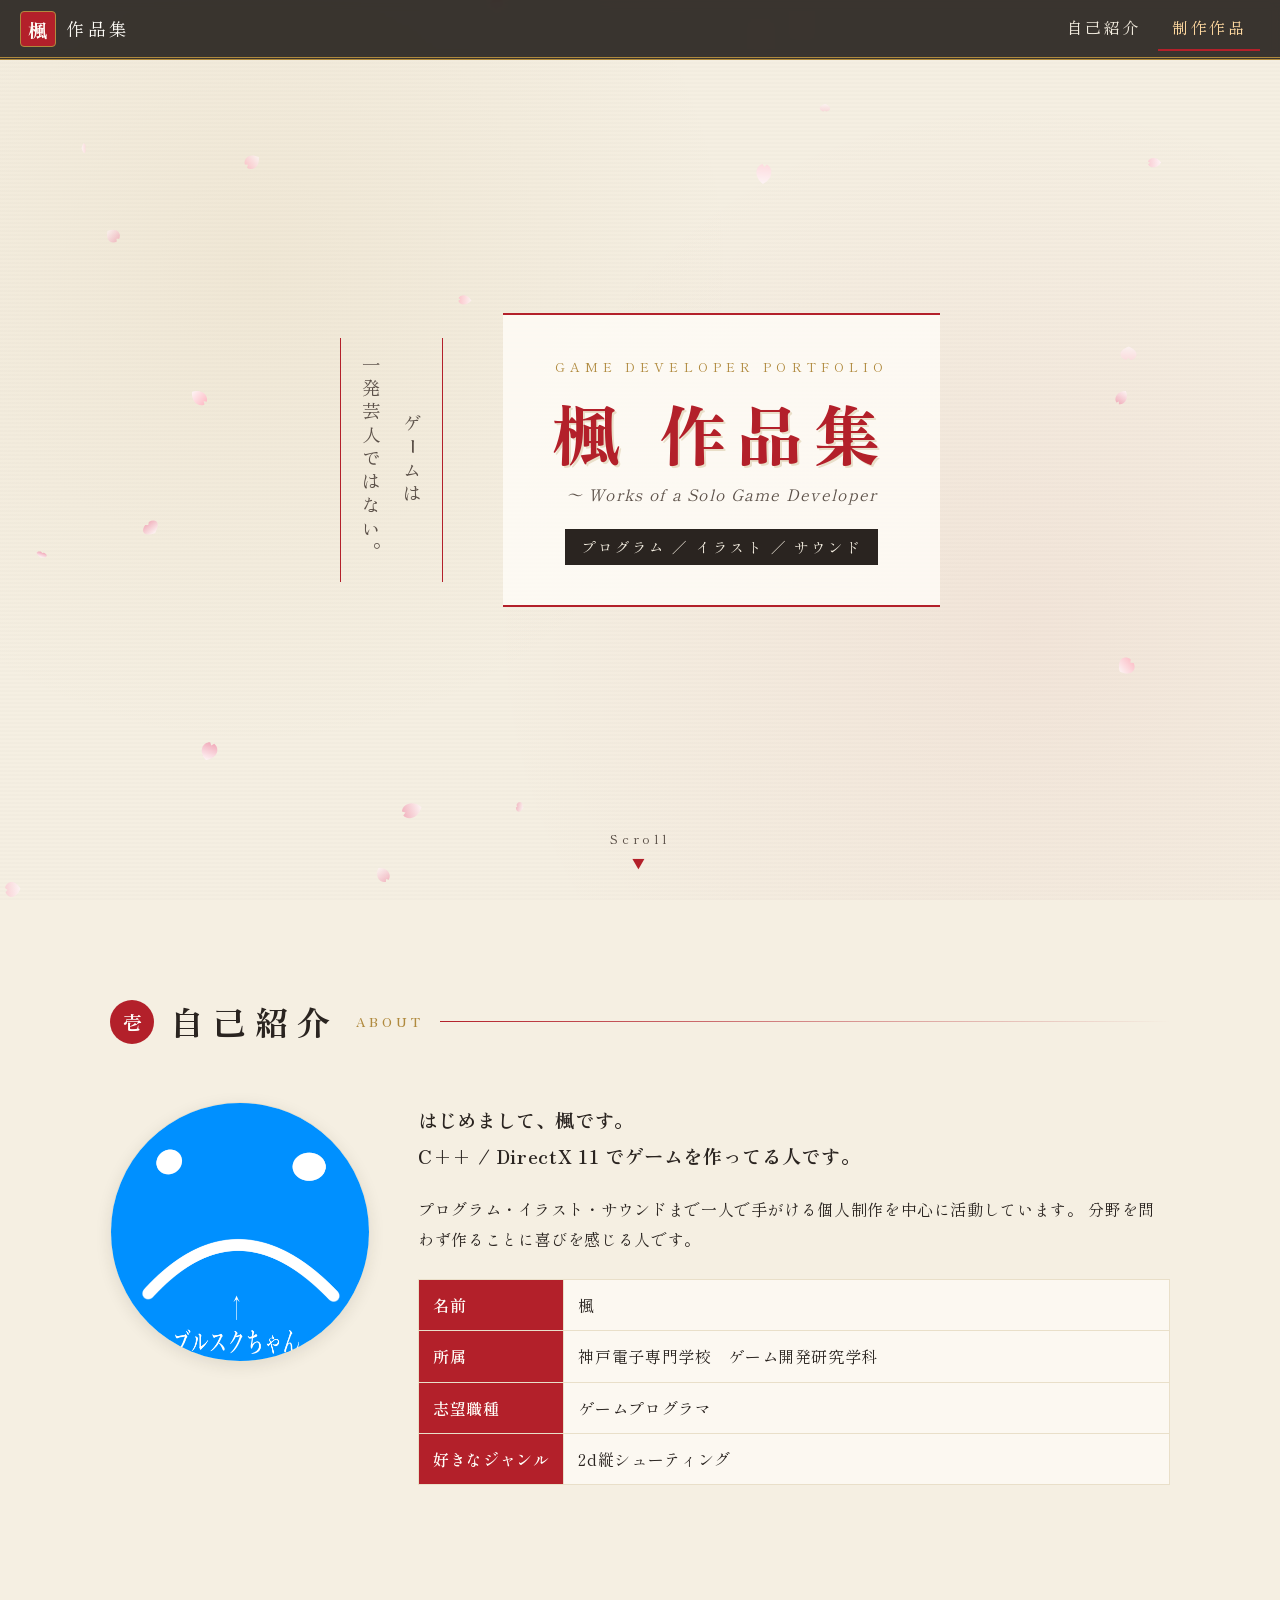
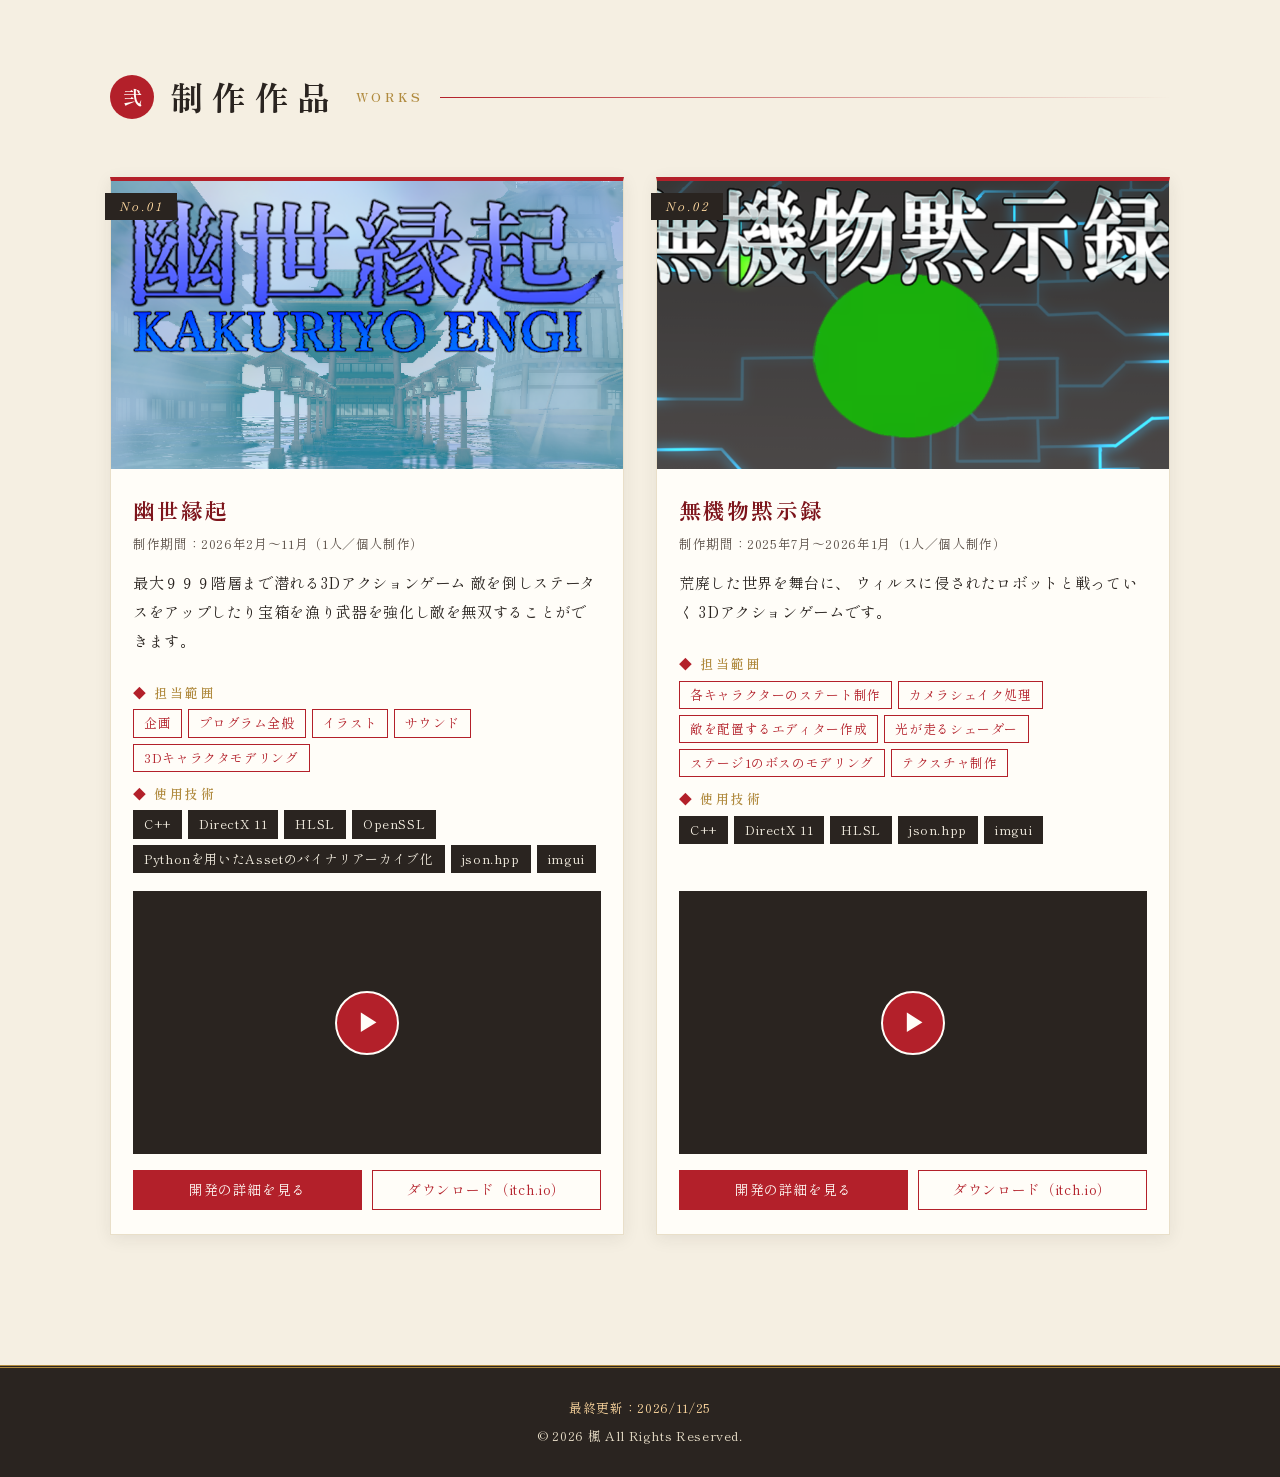
==== commit cd2e577e: "幽世縁起マスターアップ" ====
--- a/index.html
+++ b/index.html
@@ -1,8 +1,11 @@
+
 <!DOCTYPE html>
 <html lang="ja">
 <head>
   <meta charset="UTF-8">
   <meta name="viewport" content="width=device-width, initial-scale=1.0">
+  <meta name="referrer" content="strict-origin-when-cross-origin">
+
   <title>楓 作品集 ～ Game Developer Portfolio</title>
   <meta name="description" content="ゲーム業界志望・楓のポートフォリオサイトです。">
 
@@ -25,7 +28,10 @@
       <span class="logo-text">作品集</span>
     </a>
 
-    <button class="nav-toggle" aria-label="メニューを開く" aria-expanded="false" aria-controls="global-nav">
+    <button class="nav-toggle"
+            aria-label="メニューを開く"
+            aria-expanded="false"
+            aria-controls="global-nav">
       <span></span><span></span><span></span>
     </button>
 
@@ -58,12 +64,16 @@
 
     <!-- ===================== 自己紹介 ===================== -->
     <section id="about" class="section">
-      <h2 class="section-title"><span class="num">壱</span>自己紹介<small>About</small></h2>
+      <h2 class="section-title">
+        <span class="num">壱</span>自己紹介<small>About</small>
+      </h2>
 
       <div class="about reveal">
         <figure class="about-photo">
           <!-- 画像は images/profile.png に置いてください -->
-          <img src="images/profile.png" alt="楓のプロフィール画像" data-fallback="PROFILE">
+          <img src="images/profile.png"
+               alt="楓のプロフィール画像"
+               data-fallback="PROFILE">
         </figure>
 
         <div class="about-body">
@@ -71,16 +81,29 @@
             はじめまして、楓です。<br>
             C++ / DirectX 11 でゲームを作ってる人です。
           </p>
+
           <p>
             プログラム・イラスト・サウンドまで一人で手がける個人制作を中心に活動しています。
             分野を問わず作ることに喜びを感じる人です。
           </p>
 
           <table class="profile-table">
-            <tr><th>名前</th><td>楓</td></tr>
-            <tr><th>所属</th><td>神戸電子専門学校　ゲーム開発研究学科</td></tr>
-            <tr><th>志望職種</th><td>ゲームプログラマ</td></tr>
-            <tr><th>好きなジャンル</th><td>2d縦シューティング</td></tr>
+            <tr>
+              <th>名前</th>
+              <td>楓</td>
+            </tr>
+            <tr>
+              <th>所属</th>
+              <td>神戸電子専門学校　ゲーム開発研究学科</td>
+            </tr>
+            <tr>
+              <th>志望職種</th>
+              <td>ゲームプログラマ</td>
+            </tr>
+            <tr>
+              <th>好きなジャンル</th>
+              <td>2d縦シューティング</td>
+            </tr>
           </table>
         </div>
       </div>
@@ -88,20 +111,28 @@
 
     <!-- ===================== 制作作品 ===================== -->
     <section id="works" class="section">
-      <h2 class="section-title"><span class="num">弐</span>制作作品<small>Works</small></h2>
+      <h2 class="section-title">
+        <span class="num">弐</span>制作作品<small>Works</small>
+      </h2>
 
       <div class="works-grid">
 
-        <!-- ▼ 作品1 ▼ ここをコピーすれば作品を増やせます -->
+        <!-- ▼ 作品1 ▼ -->
         <article class="work-card reveal">
           <div class="work-stage">No.01</div>
+
           <figure class="work-thumb">
-            <img src="images/kakuriyo01.png" alt="作品1のスクリーンショット" data-fallback="WORK 1">
+            <img src="images/kakuriyo01.png"
+                 alt="幽世縁起のスクリーンショット"
+                 data-fallback="WORK 1">
           </figure>
 
           <div class="work-body">
             <h3 class="work-title">幽世縁起</h3>
-            <p class="work-period">制作期間：2026年2月〜11月（1人／個人制作）</p>
+
+            <p class="work-period">
+              制作期間：2026年2月〜11月（1人／個人制作）
+            </p>
 
             <p class="work-desc">
               最大９９９階層まで潜れる3Dアクションゲーム
@@ -134,28 +165,43 @@
               </dd>
             </dl>
 
-            <!-- YouTube：data-youtube に動画ID（watch?v= の後ろの文字列）を入れる -->
-            <div class="work-video" data-youtube=""></div>
+            <!-- YouTube：data-youtube に動画IDを指定 -->
+            <div class="work-video"
+                 data-youtube="LLTLWcle6-M"></div>
 
             <div class="work-links">
-              <!-- 詳細ページへのリンク -->
-              <a class="work-detail" href="work-kakuriyo.html">開発の詳細を見る</a>
-              <a href="#" target="_blank" rel="noopener">ダウンロード</a>
+              <a class="work-detail" href="work-kakuriyo.html">
+                開発の詳細を見る
+              </a>
+
+              <a class="work-download"
+                 href="https://kobedenshigame.itch.io/kakuriyoengi"
+                 target="_blank"
+                 rel="noopener noreferrer">
+                ダウンロード（itch.io）
+              </a>
             </div>
           </div>
         </article>
         <!-- ▲ 作品1 ここまで ▲ -->
 
-        <!-- 作品2 -->
+
+        <!-- ▼ 作品2 ▼ -->
         <article class="work-card reveal">
           <div class="work-stage">No.02</div>
+
           <figure class="work-thumb">
-            <img src="images/mukibut01.png" alt="作品2のスクリーンショット" data-fallback="WORK 2">
+            <img src="images/mukibut01.png"
+                 alt="無機物黙示録のスクリーンショット"
+                 data-fallback="WORK 2">
           </figure>
 
           <div class="work-body">
             <h3 class="work-title">無機物黙示録</h3>
-            <p class="work-period">制作期間：2025年7月〜2026年1月（1人／個人制作）</p>
+
+            <p class="work-period">
+              制作期間：2025年7月〜2026年1月（1人／個人制作）
+            </p>
 
             <p class="work-desc">
               荒廃した世界を舞台に、
@@ -188,26 +234,35 @@
               </dd>
             </dl>
 
-            <div class="work-video" data-youtube="https://youtu.be/xU9NfQuDgGc?si=A00A_Vi-8QuYt19k"></div>
+            <!-- YouTube：data-youtube に動画IDを指定 -->
+            <div class="work-video"
+                 data-youtube="xU9NfQuDgGc"></div>
 
             <div class="work-links">
-              <a class="work-detail" href="work-mukibutsu.html">開発の詳細を見る</a>
-              <a class="work-download" href="https://kobedenshigame.itch.io/inorganics"
-                 target="_blank" rel="noopener noreferrer">
+              <a class="work-detail" href="work-mukibutsu.html">
+                開発の詳細を見る
+              </a>
+
+              <a class="work-download"
+                 href="https://kobedenshigame.itch.io/inorganics"
+                 target="_blank"
+                 rel="noopener noreferrer">
                 ダウンロード（itch.io）
               </a>
             </div>
           </div>
         </article>
-
-      
+        <!-- ▲ 作品2 ここまで ▲ -->
 
       </div>
     </section>
 
     <!-- ===================== 連絡先 ===================== -->
-    <!-- <section id="contact" class="section">
-      <h2 class="section-title"><span class="num">参</span>連絡先<small>Contact</small></h2>
+    <!--
+    <section id="contact" class="section">
+      <h2 class="section-title">
+        <span class="num">参</span>連絡先<small>Contact</small>
+      </h2>
 
       <div class="contact reveal">
         <p class="contact-lead">ご連絡・ご感想は下記までお気軽にどうぞ。</p>
@@ -227,13 +282,17 @@
           </li>
         </ul>
       </div>
-    </section> -->
+    </section>
+    -->
 
   </main>
 
   <!-- ===================== フッター ===================== -->
   <footer class="site-footer">
-    <p class="footer-update">最終更新：<span id="last-updated">2026/11/02</span></p>
+    <p class="footer-update">
+      最終更新：<span id="last-updated">2026/11/25</span>
+    </p>
+
     <p>&copy; <span id="year"></span> 楓 All Rights Reserved.</p>
   </footer>
 
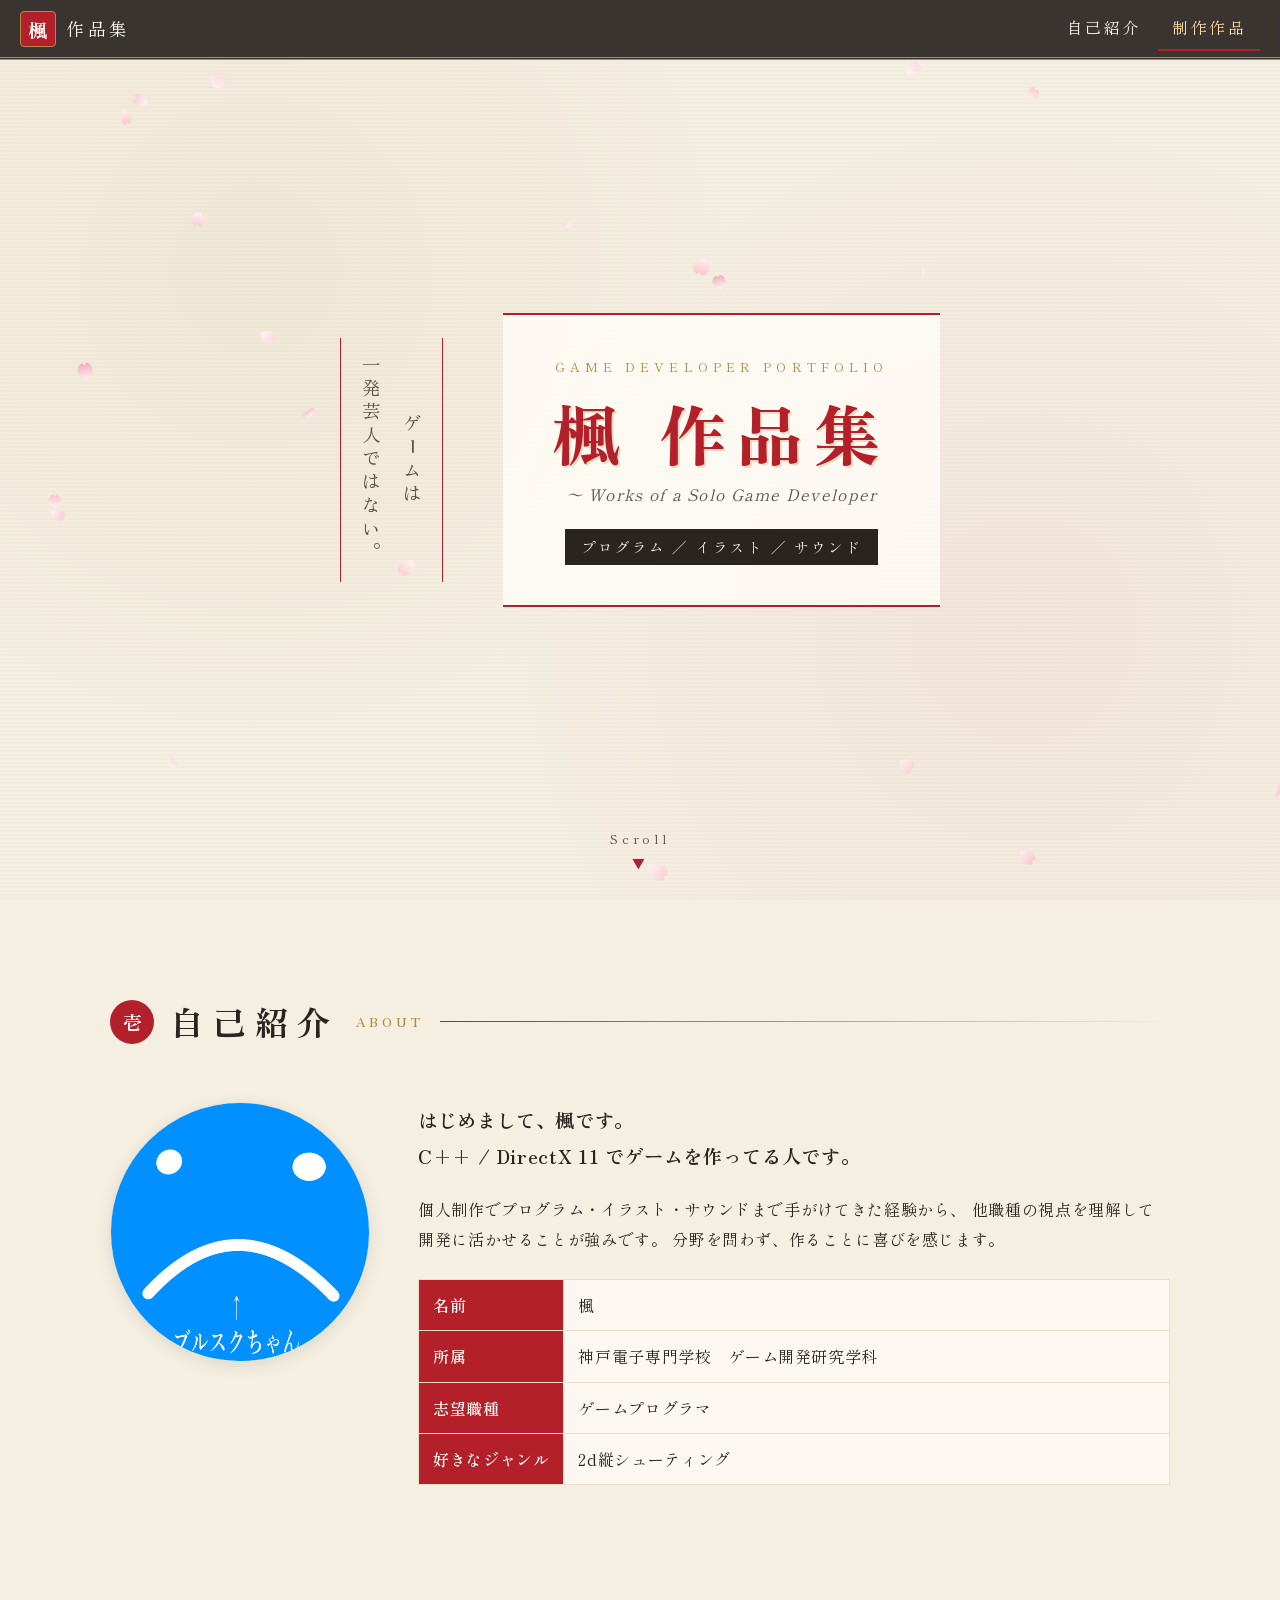
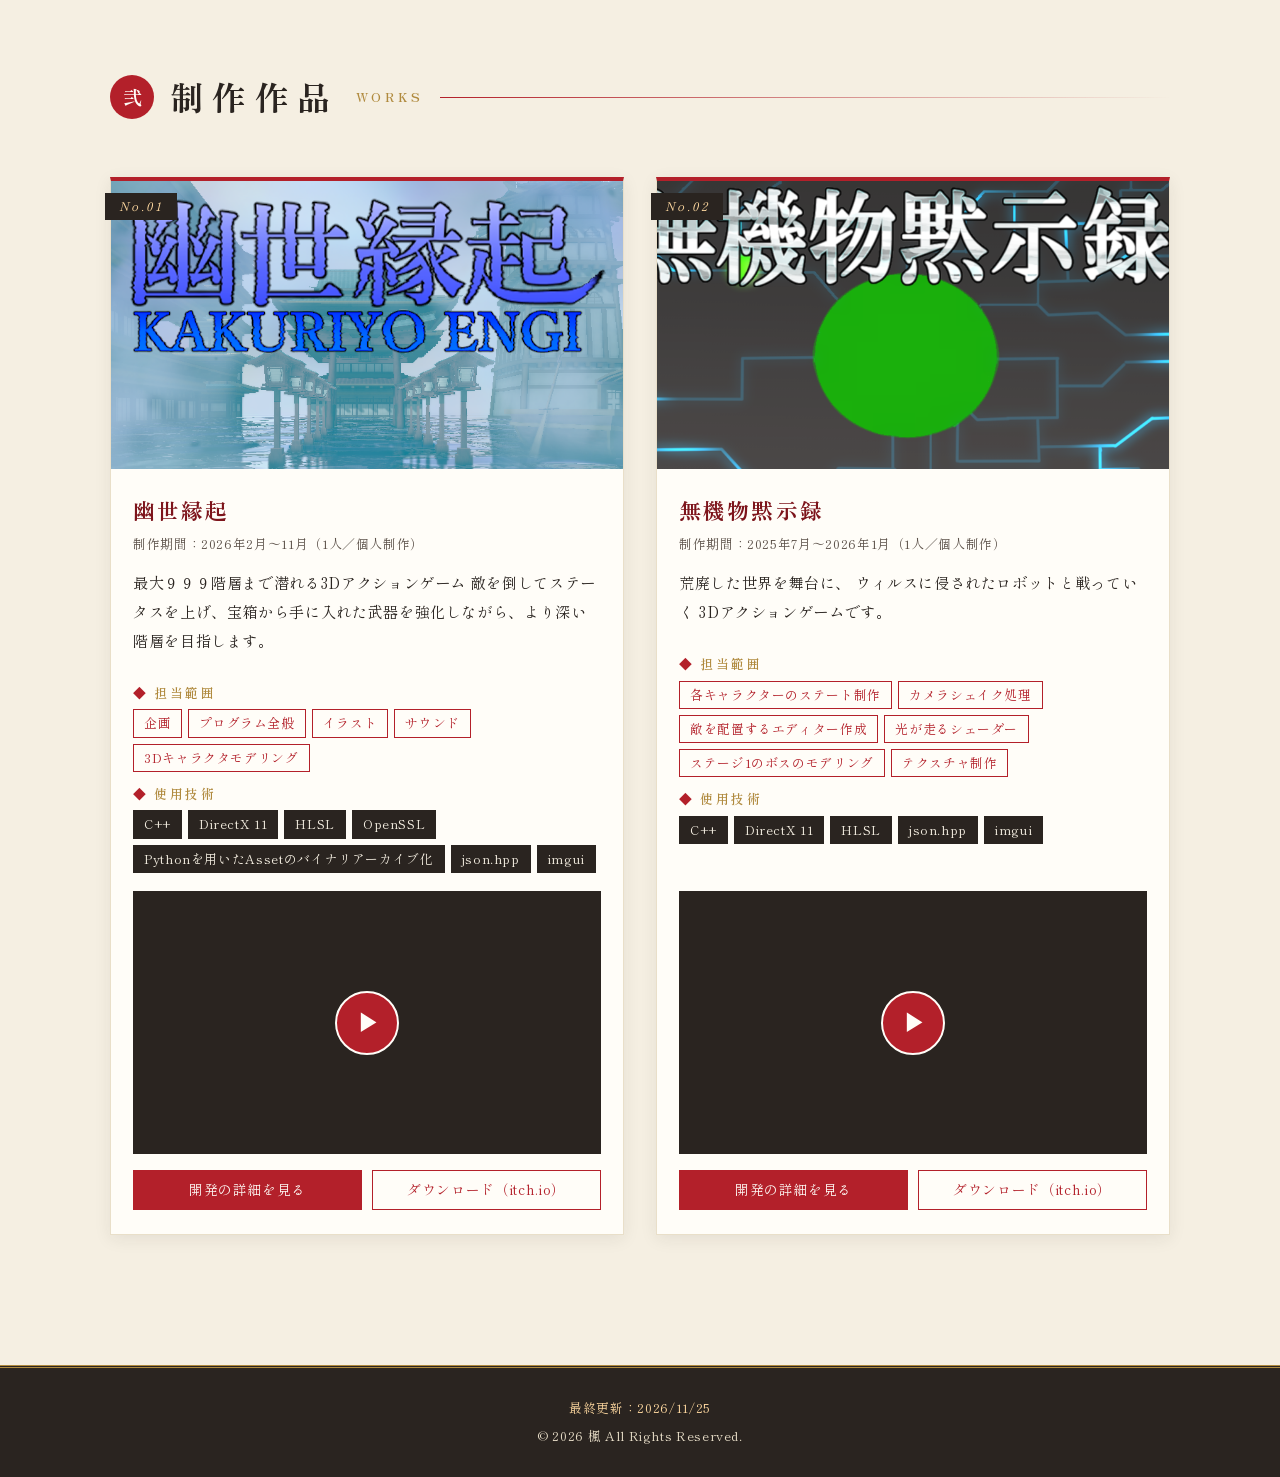
==== commit 96d966c4: "修正" ====
--- a/index.html
+++ b/index.html
@@ -83,8 +83,9 @@
           </p>
 
           <p>
-            プログラム・イラスト・サウンドまで一人で手がける個人制作を中心に活動しています。
-            分野を問わず作ることに喜びを感じる人です。
+            個人制作でプログラム・イラスト・サウンドまで手がけてきた経験から、
+            他職種の視点を理解して開発に活かせることが強みです。
+            分野を問わず、作ることに喜びを感じます。
           </p>
 
           <table class="profile-table">
@@ -136,7 +137,7 @@
 
             <p class="work-desc">
               最大９９９階層まで潜れる3Dアクションゲーム
-              敵を倒しステータスをアップしたり宝箱を漁り武器を強化し敵を無双することができます。
+              敵を倒してステータスを上げ、宝箱から手に入れた武器を強化しながら、より深い階層を目指します。
             </p>
 
             <dl class="work-info">
